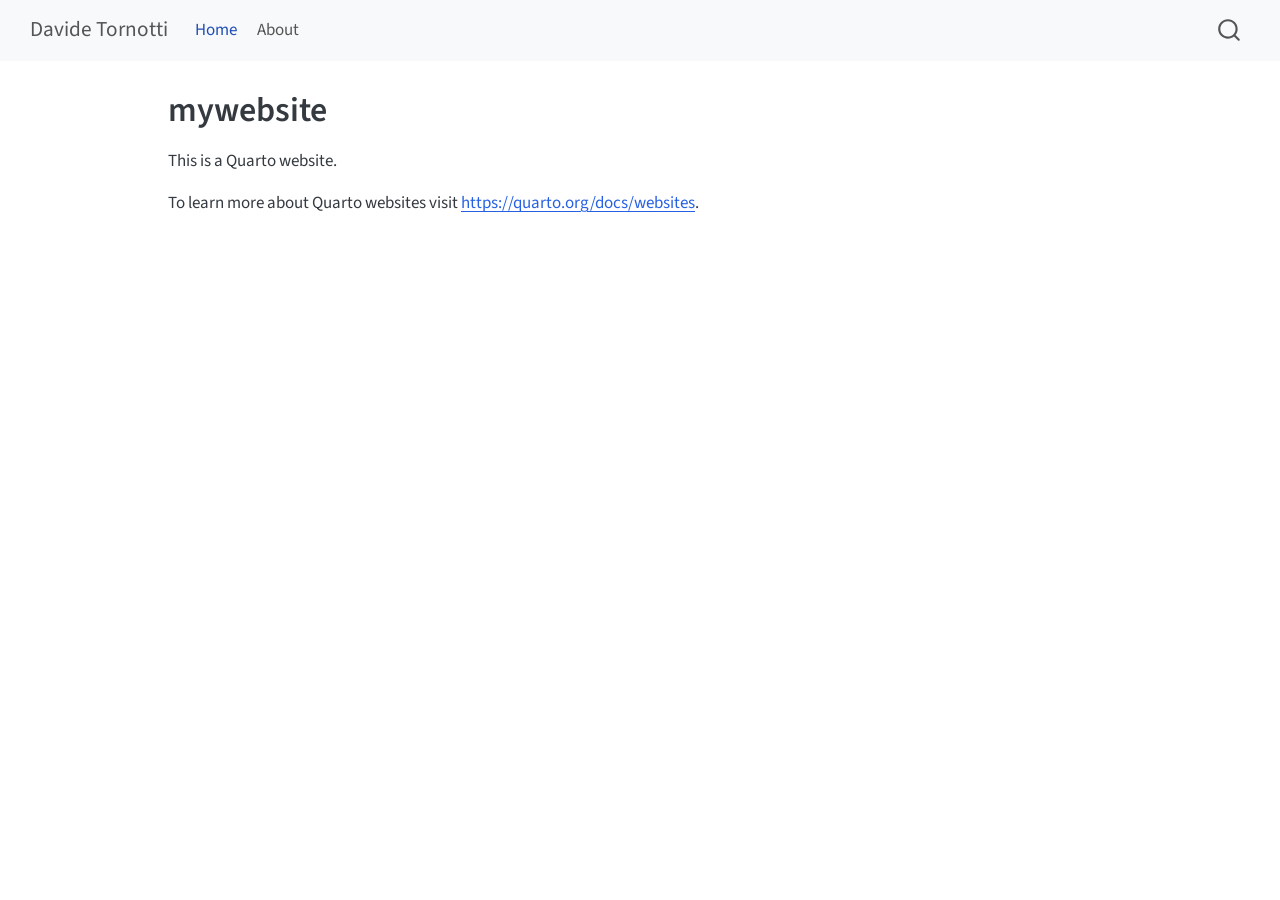
==== docs/index.html @ ece6edc4 "Add docs output" ====
<!DOCTYPE html>
<html xmlns="http://www.w3.org/1999/xhtml" lang="en" xml:lang="en"><head>

<meta charset="utf-8">
<meta name="generator" content="quarto-1.8.27">

<meta name="viewport" content="width=device-width, initial-scale=1.0, user-scalable=yes">


<title>mywebsite – Davide Tornotti</title>
<style>
code{white-space: pre-wrap;}
span.smallcaps{font-variant: small-caps;}
div.columns{display: flex; gap: min(4vw, 1.5em);}
div.column{flex: auto; overflow-x: auto;}
div.hanging-indent{margin-left: 1.5em; text-indent: -1.5em;}
ul.task-list{list-style: none;}
ul.task-list li input[type="checkbox"] {
  width: 0.8em;
  margin: 0 0.8em 0.2em -1em; /* quarto-specific, see https://github.com/quarto-dev/quarto-cli/issues/4556 */ 
  vertical-align: middle;
}
</style>


<script src="site_libs/quarto-nav/quarto-nav.js"></script>
<script src="site_libs/quarto-nav/headroom.min.js"></script>
<script src="site_libs/clipboard/clipboard.min.js"></script>
<script src="site_libs/quarto-search/autocomplete.umd.js"></script>
<script src="site_libs/quarto-search/fuse.min.js"></script>
<script src="site_libs/quarto-search/quarto-search.js"></script>
<meta name="quarto:offset" content="./">
<script src="site_libs/quarto-html/quarto.js" type="module"></script>
<script src="site_libs/quarto-html/tabsets/tabsets.js" type="module"></script>
<script src="site_libs/quarto-html/axe/axe-check.js" type="module"></script>
<script src="site_libs/quarto-html/popper.min.js"></script>
<script src="site_libs/quarto-html/tippy.umd.min.js"></script>
<script src="site_libs/quarto-html/anchor.min.js"></script>
<link href="site_libs/quarto-html/tippy.css" rel="stylesheet">
<link href="site_libs/quarto-html/quarto-syntax-highlighting-ed96de9b727972fe78a7b5d16c58bf87.css" rel="stylesheet" id="quarto-text-highlighting-styles">
<script src="site_libs/bootstrap/bootstrap.min.js"></script>
<link href="site_libs/bootstrap/bootstrap-icons.css" rel="stylesheet">
<link href="site_libs/bootstrap/bootstrap-5b4ad623e5705c0698d39aec6f10cf02.min.css" rel="stylesheet" append-hash="true" id="quarto-bootstrap" data-mode="light">
<script id="quarto-search-options" type="application/json">{
  "location": "navbar",
  "copy-button": false,
  "collapse-after": 3,
  "panel-placement": "end",
  "type": "overlay",
  "limit": 50,
  "keyboard-shortcut": [
    "f",
    "/",
    "s"
  ],
  "show-item-context": false,
  "language": {
    "search-no-results-text": "No results",
    "search-matching-documents-text": "matching documents",
    "search-copy-link-title": "Copy link to search",
    "search-hide-matches-text": "Hide additional matches",
    "search-more-match-text": "more match in this document",
    "search-more-matches-text": "more matches in this document",
    "search-clear-button-title": "Clear",
    "search-text-placeholder": "",
    "search-detached-cancel-button-title": "Cancel",
    "search-submit-button-title": "Submit",
    "search-label": "Search"
  }
}</script>


<link rel="stylesheet" href="styles.css">
</head>

<body class="nav-fixed quarto-light">

<div id="quarto-search-results"></div>
  <header id="quarto-header" class="headroom fixed-top">
    <nav class="navbar navbar-expand-lg " data-bs-theme="dark">
      <div class="navbar-container container-fluid">
      <div class="navbar-brand-container mx-auto">
    <a class="navbar-brand" href="./index.html">
    <span class="navbar-title">Davide Tornotti</span>
    </a>
  </div>
            <div id="quarto-search" class="" title="Search"></div>
          <button class="navbar-toggler" type="button" data-bs-toggle="collapse" data-bs-target="#navbarCollapse" aria-controls="navbarCollapse" role="menu" aria-expanded="false" aria-label="Toggle navigation" onclick="if (window.quartoToggleHeadroom) { window.quartoToggleHeadroom(); }">
  <span class="navbar-toggler-icon"></span>
</button>
          <div class="collapse navbar-collapse" id="navbarCollapse">
            <ul class="navbar-nav navbar-nav-scroll me-auto">
  <li class="nav-item">
    <a class="nav-link active" href="./index.html" aria-current="page"> 
<span class="menu-text">Home</span></a>
  </li>  
  <li class="nav-item">
    <a class="nav-link" href="./about.html"> 
<span class="menu-text">About</span></a>
  </li>  
</ul>
          </div> <!-- /navcollapse -->
            <div class="quarto-navbar-tools">
</div>
      </div> <!-- /container-fluid -->
    </nav>
</header>
<!-- content -->
<div id="quarto-content" class="quarto-container page-columns page-rows-contents page-layout-article page-navbar">
<!-- sidebar -->
<!-- margin-sidebar -->
    <div id="quarto-margin-sidebar" class="sidebar margin-sidebar zindex-bottom">
        
    </div>
<!-- main -->
<main class="content" id="quarto-document-content">

<header id="title-block-header" class="quarto-title-block default">
<div class="quarto-title">
<h1 class="title">mywebsite</h1>
</div>



<div class="quarto-title-meta">

    
  
    
  </div>
  


</header>


<p>This is a Quarto website.</p>
<p>To learn more about Quarto websites visit <a href="https://quarto.org/docs/websites" class="uri">https://quarto.org/docs/websites</a>.</p>



</main> <!-- /main -->
<script id="quarto-html-after-body" type="application/javascript">
  window.document.addEventListener("DOMContentLoaded", function (event) {
    const icon = "";
    const anchorJS = new window.AnchorJS();
    anchorJS.options = {
      placement: 'right',
      icon: icon
    };
    anchorJS.add('.anchored');
    const isCodeAnnotation = (el) => {
      for (const clz of el.classList) {
        if (clz.startsWith('code-annotation-')) {                     
          return true;
        }
      }
      return false;
    }
    const onCopySuccess = function(e) {
      // button target
      const button = e.trigger;
      // don't keep focus
      button.blur();
      // flash "checked"
      button.classList.add('code-copy-button-checked');
      var currentTitle = button.getAttribute("title");
      button.setAttribute("title", "Copied!");
      let tooltip;
      if (window.bootstrap) {
        button.setAttribute("data-bs-toggle", "tooltip");
        button.setAttribute("data-bs-placement", "left");
        button.setAttribute("data-bs-title", "Copied!");
        tooltip = new bootstrap.Tooltip(button, 
          { trigger: "manual", 
            customClass: "code-copy-button-tooltip",
            offset: [0, -8]});
        tooltip.show();    
      }
      setTimeout(function() {
        if (tooltip) {
          tooltip.hide();
          button.removeAttribute("data-bs-title");
          button.removeAttribute("data-bs-toggle");
          button.removeAttribute("data-bs-placement");
        }
        button.setAttribute("title", currentTitle);
        button.classList.remove('code-copy-button-checked');
      }, 1000);
      // clear code selection
      e.clearSelection();
    }
    const getTextToCopy = function(trigger) {
      const outerScaffold = trigger.parentElement.cloneNode(true);
      const codeEl = outerScaffold.querySelector('code');
      for (const childEl of codeEl.children) {
        if (isCodeAnnotation(childEl)) {
          childEl.remove();
        }
      }
      return codeEl.innerText;
    }
    const clipboard = new window.ClipboardJS('.code-copy-button:not([data-in-quarto-modal])', {
      text: getTextToCopy
    });
    clipboard.on('success', onCopySuccess);
    if (window.document.getElementById('quarto-embedded-source-code-modal')) {
      const clipboardModal = new window.ClipboardJS('.code-copy-button[data-in-quarto-modal]', {
        text: getTextToCopy,
        container: window.document.getElementById('quarto-embedded-source-code-modal')
      });
      clipboardModal.on('success', onCopySuccess);
    }
      var localhostRegex = new RegExp(/^(?:http|https):\/\/localhost\:?[0-9]*\//);
      var mailtoRegex = new RegExp(/^mailto:/);
        var filterRegex = new RegExp('/' + window.location.host + '/');
      var isInternal = (href) => {
          return filterRegex.test(href) || localhostRegex.test(href) || mailtoRegex.test(href);
      }
      // Inspect non-navigation links and adorn them if external
     var links = window.document.querySelectorAll('a[href]:not(.nav-link):not(.navbar-brand):not(.toc-action):not(.sidebar-link):not(.sidebar-item-toggle):not(.pagination-link):not(.no-external):not([aria-hidden]):not(.dropdown-item):not(.quarto-navigation-tool):not(.about-link)');
      for (var i=0; i<links.length; i++) {
        const link = links[i];
        if (!isInternal(link.href)) {
          // undo the damage that might have been done by quarto-nav.js in the case of
          // links that we want to consider external
          if (link.dataset.originalHref !== undefined) {
            link.href = link.dataset.originalHref;
          }
        }
      }
    function tippyHover(el, contentFn, onTriggerFn, onUntriggerFn) {
      const config = {
        allowHTML: true,
        maxWidth: 500,
        delay: 100,
        arrow: false,
        appendTo: function(el) {
            return el.parentElement;
        },
        interactive: true,
        interactiveBorder: 10,
        theme: 'quarto',
        placement: 'bottom-start',
      };
      if (contentFn) {
        config.content = contentFn;
      }
      if (onTriggerFn) {
        config.onTrigger = onTriggerFn;
      }
      if (onUntriggerFn) {
        config.onUntrigger = onUntriggerFn;
      }
      window.tippy(el, config); 
    }
    const noterefs = window.document.querySelectorAll('a[role="doc-noteref"]');
    for (var i=0; i<noterefs.length; i++) {
      const ref = noterefs[i];
      tippyHover(ref, function() {
        // use id or data attribute instead here
        let href = ref.getAttribute('data-footnote-href') || ref.getAttribute('href');
        try { href = new URL(href).hash; } catch {}
        const id = href.replace(/^#\/?/, "");
        const note = window.document.getElementById(id);
        if (note) {
          return note.innerHTML;
        } else {
          return "";
        }
      });
    }
    const xrefs = window.document.querySelectorAll('a.quarto-xref');
    const processXRef = (id, note) => {
      // Strip column container classes
      const stripColumnClz = (el) => {
        el.classList.remove("page-full", "page-columns");
        if (el.children) {
          for (const child of el.children) {
            stripColumnClz(child);
          }
        }
      }
      stripColumnClz(note)
      if (id === null || id.startsWith('sec-')) {
        // Special case sections, only their first couple elements
        const container = document.createElement("div");
        if (note.children && note.children.length > 2) {
          container.appendChild(note.children[0].cloneNode(true));
          for (let i = 1; i < note.children.length; i++) {
            const child = note.children[i];
            if (child.tagName === "P" && child.innerText === "") {
              continue;
            } else {
              container.appendChild(child.cloneNode(true));
              break;
            }
          }
          if (window.Quarto?.typesetMath) {
            window.Quarto.typesetMath(container);
          }
          return container.innerHTML
        } else {
          if (window.Quarto?.typesetMath) {
            window.Quarto.typesetMath(note);
          }
          return note.innerHTML;
        }
      } else {
        // Remove any anchor links if they are present
        const anchorLink = note.querySelector('a.anchorjs-link');
        if (anchorLink) {
          anchorLink.remove();
        }
        if (window.Quarto?.typesetMath) {
          window.Quarto.typesetMath(note);
        }
        if (note.classList.contains("callout")) {
          return note.outerHTML;
        } else {
          return note.innerHTML;
        }
      }
    }
    for (var i=0; i<xrefs.length; i++) {
      const xref = xrefs[i];
      tippyHover(xref, undefined, function(instance) {
        instance.disable();
        let url = xref.getAttribute('href');
        let hash = undefined; 
        if (url.startsWith('#')) {
          hash = url;
        } else {
          try { hash = new URL(url).hash; } catch {}
        }
        if (hash) {
          const id = hash.replace(/^#\/?/, "");
          const note = window.document.getElementById(id);
          if (note !== null) {
            try {
              const html = processXRef(id, note.cloneNode(true));
              instance.setContent(html);
            } finally {
              instance.enable();
              instance.show();
            }
          } else {
            // See if we can fetch this
            fetch(url.split('#')[0])
            .then(res => res.text())
            .then(html => {
              const parser = new DOMParser();
              const htmlDoc = parser.parseFromString(html, "text/html");
              const note = htmlDoc.getElementById(id);
              if (note !== null) {
                const html = processXRef(id, note);
                instance.setContent(html);
              } 
            }).finally(() => {
              instance.enable();
              instance.show();
            });
          }
        } else {
          // See if we can fetch a full url (with no hash to target)
          // This is a special case and we should probably do some content thinning / targeting
          fetch(url)
          .then(res => res.text())
          .then(html => {
            const parser = new DOMParser();
            const htmlDoc = parser.parseFromString(html, "text/html");
            const note = htmlDoc.querySelector('main.content');
            if (note !== null) {
              // This should only happen for chapter cross references
              // (since there is no id in the URL)
              // remove the first header
              if (note.children.length > 0 && note.children[0].tagName === "HEADER") {
                note.children[0].remove();
              }
              const html = processXRef(null, note);
              instance.setContent(html);
            } 
          }).finally(() => {
            instance.enable();
            instance.show();
          });
        }
      }, function(instance) {
      });
    }
        let selectedAnnoteEl;
        const selectorForAnnotation = ( cell, annotation) => {
          let cellAttr = 'data-code-cell="' + cell + '"';
          let lineAttr = 'data-code-annotation="' +  annotation + '"';
          const selector = 'span[' + cellAttr + '][' + lineAttr + ']';
          return selector;
        }
        const selectCodeLines = (annoteEl) => {
          const doc = window.document;
          const targetCell = annoteEl.getAttribute("data-target-cell");
          const targetAnnotation = annoteEl.getAttribute("data-target-annotation");
          const annoteSpan = window.document.querySelector(selectorForAnnotation(targetCell, targetAnnotation));
          const lines = annoteSpan.getAttribute("data-code-lines").split(",");
          const lineIds = lines.map((line) => {
            return targetCell + "-" + line;
          })
          let top = null;
          let height = null;
          let parent = null;
          if (lineIds.length > 0) {
              //compute the position of the single el (top and bottom and make a div)
              const el = window.document.getElementById(lineIds[0]);
              top = el.offsetTop;
              height = el.offsetHeight;
              parent = el.parentElement.parentElement;
            if (lineIds.length > 1) {
              const lastEl = window.document.getElementById(lineIds[lineIds.length - 1]);
              const bottom = lastEl.offsetTop + lastEl.offsetHeight;
              height = bottom - top;
            }
            if (top !== null && height !== null && parent !== null) {
              // cook up a div (if necessary) and position it 
              let div = window.document.getElementById("code-annotation-line-highlight");
              if (div === null) {
                div = window.document.createElement("div");
                div.setAttribute("id", "code-annotation-line-highlight");
                div.style.position = 'absolute';
                parent.appendChild(div);
              }
              div.style.top = top - 2 + "px";
              div.style.height = height + 4 + "px";
              div.style.left = 0;
              let gutterDiv = window.document.getElementById("code-annotation-line-highlight-gutter");
              if (gutterDiv === null) {
                gutterDiv = window.document.createElement("div");
                gutterDiv.setAttribute("id", "code-annotation-line-highlight-gutter");
                gutterDiv.style.position = 'absolute';
                const codeCell = window.document.getElementById(targetCell);
                const gutter = codeCell.querySelector('.code-annotation-gutter');
                gutter.appendChild(gutterDiv);
              }
              gutterDiv.style.top = top - 2 + "px";
              gutterDiv.style.height = height + 4 + "px";
            }
            selectedAnnoteEl = annoteEl;
          }
        };
        const unselectCodeLines = () => {
          const elementsIds = ["code-annotation-line-highlight", "code-annotation-line-highlight-gutter"];
          elementsIds.forEach((elId) => {
            const div = window.document.getElementById(elId);
            if (div) {
              div.remove();
            }
          });
          selectedAnnoteEl = undefined;
        };
          // Handle positioning of the toggle
      window.addEventListener(
        "resize",
        throttle(() => {
          elRect = undefined;
          if (selectedAnnoteEl) {
            selectCodeLines(selectedAnnoteEl);
          }
        }, 10)
      );
      function throttle(fn, ms) {
      let throttle = false;
      let timer;
        return (...args) => {
          if(!throttle) { // first call gets through
              fn.apply(this, args);
              throttle = true;
          } else { // all the others get throttled
              if(timer) clearTimeout(timer); // cancel #2
              timer = setTimeout(() => {
                fn.apply(this, args);
                timer = throttle = false;
              }, ms);
          }
        };
      }
        // Attach click handler to the DT
        const annoteDls = window.document.querySelectorAll('dt[data-target-cell]');
        for (const annoteDlNode of annoteDls) {
          annoteDlNode.addEventListener('click', (event) => {
            const clickedEl = event.target;
            if (clickedEl !== selectedAnnoteEl) {
              unselectCodeLines();
              const activeEl = window.document.querySelector('dt[data-target-cell].code-annotation-active');
              if (activeEl) {
                activeEl.classList.remove('code-annotation-active');
              }
              selectCodeLines(clickedEl);
              clickedEl.classList.add('code-annotation-active');
            } else {
              // Unselect the line
              unselectCodeLines();
              clickedEl.classList.remove('code-annotation-active');
            }
          });
        }
    const findCites = (el) => {
      const parentEl = el.parentElement;
      if (parentEl) {
        const cites = parentEl.dataset.cites;
        if (cites) {
          return {
            el,
            cites: cites.split(' ')
          };
        } else {
          return findCites(el.parentElement)
        }
      } else {
        return undefined;
      }
    };
    var bibliorefs = window.document.querySelectorAll('a[role="doc-biblioref"]');
    for (var i=0; i<bibliorefs.length; i++) {
      const ref = bibliorefs[i];
      const citeInfo = findCites(ref);
      if (citeInfo) {
        tippyHover(citeInfo.el, function() {
          var popup = window.document.createElement('div');
          citeInfo.cites.forEach(function(cite) {
            var citeDiv = window.document.createElement('div');
            citeDiv.classList.add('hanging-indent');
            citeDiv.classList.add('csl-entry');
            var biblioDiv = window.document.getElementById('ref-' + cite);
            if (biblioDiv) {
              citeDiv.innerHTML = biblioDiv.innerHTML;
            }
            popup.appendChild(citeDiv);
          });
          return popup.innerHTML;
        });
      }
    }
  });
  </script>
</div> <!-- /content -->




</body></html>
---- docs/site_libs/quarto-html/tippy.css ----
.tippy-box[data-animation=fade][data-state=hidden]{opacity:0}[data-tippy-root]{max-width:calc(100vw - 10px)}.tippy-box{position:relative;background-color:#333;color:#fff;border-radius:4px;font-size:14px;line-height:1.4;white-space:normal;outline:0;transition-property:transform,visibility,opacity}.tippy-box[data-placement^=top]>.tippy-arrow{bottom:0}.tippy-box[data-placement^=top]>.tippy-arrow:before{bottom:-7px;left:0;border-width:8px 8px 0;border-top-color:initial;transform-origin:center top}.tippy-box[data-placement^=bottom]>.tippy-arrow{top:0}.tippy-box[data-placement^=bottom]>.tippy-arrow:before{top:-7px;left:0;border-width:0 8px 8px;border-bottom-color:initial;transform-origin:center bottom}.tippy-box[data-placement^=left]>.tippy-arrow{right:0}.tippy-box[data-placement^=left]>.tippy-arrow:before{border-width:8px 0 8px 8px;border-left-color:initial;right:-7px;transform-origin:center left}.tippy-box[data-placement^=right]>.tippy-arrow{left:0}.tippy-box[data-placement^=right]>.tippy-arrow:before{left:-7px;border-width:8px 8px 8px 0;border-right-color:initial;transform-origin:center right}.tippy-box[data-inertia][data-state=visible]{transition-timing-function:cubic-bezier(.54,1.5,.38,1.11)}.tippy-arrow{width:16px;height:16px;color:#333}.tippy-arrow:before{content:"";position:absolute;border-color:transparent;border-style:solid}.tippy-content{position:relative;padding:5px 9px;z-index:1}
---- docs/site_libs/quarto-html/quarto-syntax-highlighting-ed96de9b727972fe78a7b5d16c58bf87.css ----
/* quarto syntax highlight colors */
:root {
  --quarto-hl-ot-color: #003B4F;
  --quarto-hl-at-color: #657422;
  --quarto-hl-ss-color: #20794D;
  --quarto-hl-an-color: #5E5E5E;
  --quarto-hl-fu-color: #4758AB;
  --quarto-hl-st-color: #20794D;
  --quarto-hl-cf-color: #003B4F;
  --quarto-hl-op-color: #5E5E5E;
  --quarto-hl-er-color: #AD0000;
  --quarto-hl-bn-color: #AD0000;
  --quarto-hl-al-color: #AD0000;
  --quarto-hl-va-color: #111111;
  --quarto-hl-bu-color: inherit;
  --quarto-hl-ex-color: inherit;
  --quarto-hl-pp-color: #AD0000;
  --quarto-hl-in-color: #5E5E5E;
  --quarto-hl-vs-color: #20794D;
  --quarto-hl-wa-color: #5E5E5E;
  --quarto-hl-do-color: #5E5E5E;
  --quarto-hl-im-color: #00769E;
  --quarto-hl-ch-color: #20794D;
  --quarto-hl-dt-color: #AD0000;
  --quarto-hl-fl-color: #AD0000;
  --quarto-hl-co-color: #5E5E5E;
  --quarto-hl-cv-color: #5E5E5E;
  --quarto-hl-cn-color: #8f5902;
  --quarto-hl-sc-color: #5E5E5E;
  --quarto-hl-dv-color: #AD0000;
  --quarto-hl-kw-color: #003B4F;
}

/* other quarto variables */
:root {
  --quarto-font-monospace: SFMono-Regular, Menlo, Monaco, Consolas, "Liberation Mono", "Courier New", monospace;
}

/* syntax highlight based on Pandoc's rules */
pre > code.sourceCode > span {
  color: #003B4F;
}

code.sourceCode > span {
  color: #003B4F;
}

div.sourceCode,
div.sourceCode pre.sourceCode {
  color: #003B4F;
}

/* Normal */
code span {
  color: #003B4F;
}

/* Alert */
code span.al {
  color: #AD0000;
  font-style: inherit;
}

/* Annotation */
code span.an {
  color: #5E5E5E;
  font-style: inherit;
}

/* Attribute */
code span.at {
  color: #657422;
  font-style: inherit;
}

/* BaseN */
code span.bn {
  color: #AD0000;
  font-style: inherit;
}

/* BuiltIn */
code span.bu {
  font-style: inherit;
}

/* ControlFlow */
code span.cf {
  color: #003B4F;
  font-weight: bold;
  font-style: inherit;
}

/* Char */
code span.ch {
  color: #20794D;
  font-style: inherit;
}

/* Constant */
code span.cn {
  color: #8f5902;
  font-style: inherit;
}

/* Comment */
code span.co {
  color: #5E5E5E;
  font-style: inherit;
}

/* CommentVar */
code span.cv {
  color: #5E5E5E;
  font-style: italic;
}

/* Documentation */
code span.do {
  color: #5E5E5E;
  font-style: italic;
}

/* DataType */
code span.dt {
  color: #AD0000;
  font-style: inherit;
}

/* DecVal */
code span.dv {
  color: #AD0000;
  font-style: inherit;
}

/* Error */
code span.er {
  color: #AD0000;
  font-style: inherit;
}

/* Extension */
code span.ex {
  font-style: inherit;
}

/* Float */
code span.fl {
  color: #AD0000;
  font-style: inherit;
}

/* Function */
code span.fu {
  color: #4758AB;
  font-style: inherit;
}

/* Import */
code span.im {
  color: #00769E;
  font-style: inherit;
}

/* Information */
code span.in {
  color: #5E5E5E;
  font-style: inherit;
}

/* Keyword */
code span.kw {
  color: #003B4F;
  font-weight: bold;
  font-style: inherit;
}

/* Operator */
code span.op {
  color: #5E5E5E;
  font-style: inherit;
}

/* Other */
code span.ot {
  color: #003B4F;
  font-style: inherit;
}

/* Preprocessor */
code span.pp {
  color: #AD0000;
  font-style: inherit;
}

/* SpecialChar */
code span.sc {
  color: #5E5E5E;
  font-style: inherit;
}

/* SpecialString */
code span.ss {
  color: #20794D;
  font-style: inherit;
}

/* String */
code span.st {
  color: #20794D;
  font-style: inherit;
}

/* Variable */
code span.va {
  color: #111111;
  font-style: inherit;
}

/* VerbatimString */
code span.vs {
  color: #20794D;
  font-style: inherit;
}

/* Warning */
code span.wa {
  color: #5E5E5E;
  font-style: italic;
}

.prevent-inlining {
  content: "</";
}

/*# sourceMappingURL=0920dd6d7437995b8cdf7429764427b1.css.map */
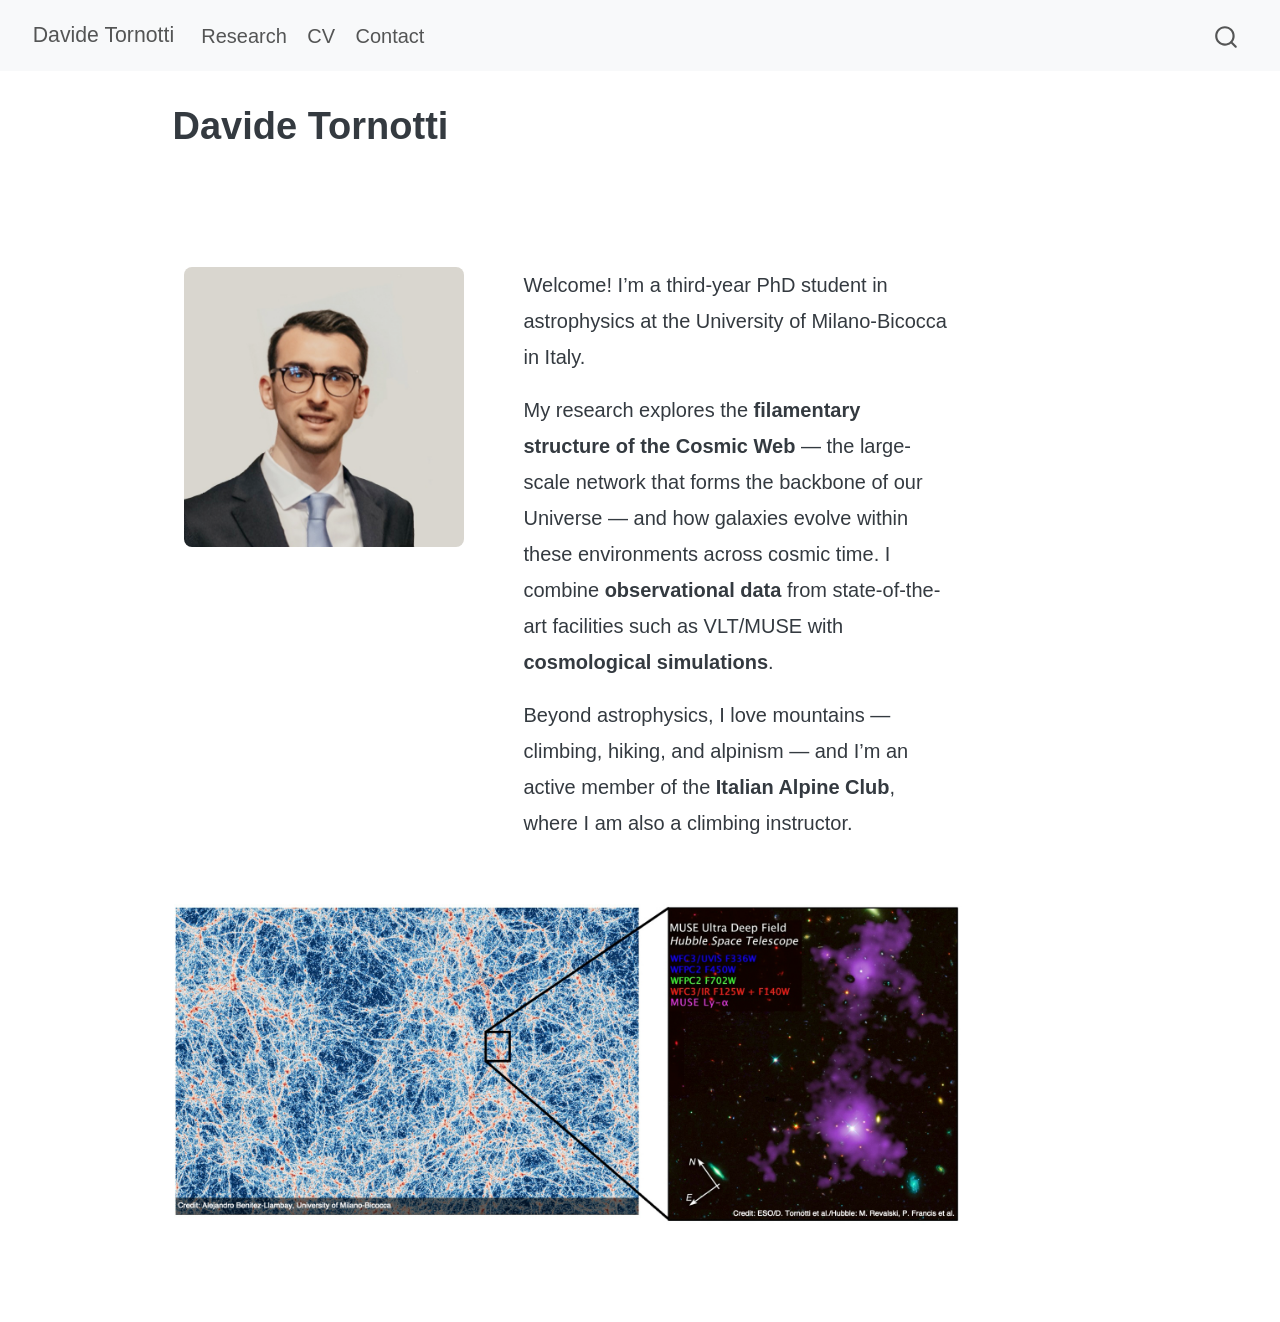
==== commit 4d56941c: "Fix" ====
--- a/docs/index.html
+++ b/docs/index.html
@@ -7,7 +7,7 @@
 <meta name="viewport" content="width=device-width, initial-scale=1.0, user-scalable=yes">
 
 
-<title>mywebsite – Davide Tornotti</title>
+<title>Davide Tornotti</title>
 <style>
 code{white-space: pre-wrap;}
 span.smallcaps{font-variant: small-caps;}
@@ -91,12 +91,16 @@
           <div class="collapse navbar-collapse" id="navbarCollapse">
             <ul class="navbar-nav navbar-nav-scroll me-auto">
   <li class="nav-item">
-    <a class="nav-link active" href="./index.html" aria-current="page"> 
-<span class="menu-text">Home</span></a>
+    <a class="nav-link" href="./research.html"> 
+<span class="menu-text">Research</span></a>
   </li>  
   <li class="nav-item">
-    <a class="nav-link" href="./about.html"> 
-<span class="menu-text">About</span></a>
+    <a class="nav-link" href="./cv.html"> 
+<span class="menu-text">CV</span></a>
+  </li>  
+  <li class="nav-item">
+    <a class="nav-link" href="./contact.html"> 
+<span class="menu-text">Contact</span></a>
   </li>  
 </ul>
           </div> <!-- /navcollapse -->
@@ -117,7 +121,7 @@
 
 <header id="title-block-header" class="quarto-title-block default">
 <div class="quarto-title">
-<h1 class="title">mywebsite</h1>
+<h1 class="title">Davide Tornotti</h1>
 </div>
 
 
@@ -134,8 +138,17 @@
 </header>
 
 
-<p>This is a Quarto website.</p>
-<p>To learn more about Quarto websites visit <a href="https://quarto.org/docs/websites" class="uri">https://quarto.org/docs/websites</a>.</p>
+<div class="bio-container">
+<p><img src="images/me.jpg" alt="Davide Tornotti"></p>
+<div>
+<p>Welcome! I’m a third-year PhD student in astrophysics at the University of Milano-Bicocca in Italy.</p>
+<p>My research explores the <strong>filamentary structure of the Cosmic Web</strong> — the large-scale network that forms the backbone of our Universe — and how galaxies evolve within these environments across cosmic time. I combine <strong>observational data</strong> from state-of-the-art facilities such as VLT/MUSE with <strong>cosmological simulations</strong>.</p>
+Beyond astrophysics, I love mountains — climbing, hiking, and alpinism — and I’m an active member of the <strong>Italian Alpine Club</strong>, where I am also a climbing instructor.
+</div>
+</div>
+<div style="margin-top: 60px; width: 62vw; position: relative; left: 50%; right: 50%; margin-left: -31vw; margin-right: -20vw;">
+<p><img src="images/cover.jpg" alt="Cover image" style="width: 100%; height: auto; display: block;"></p>
+</div>
 
 
 
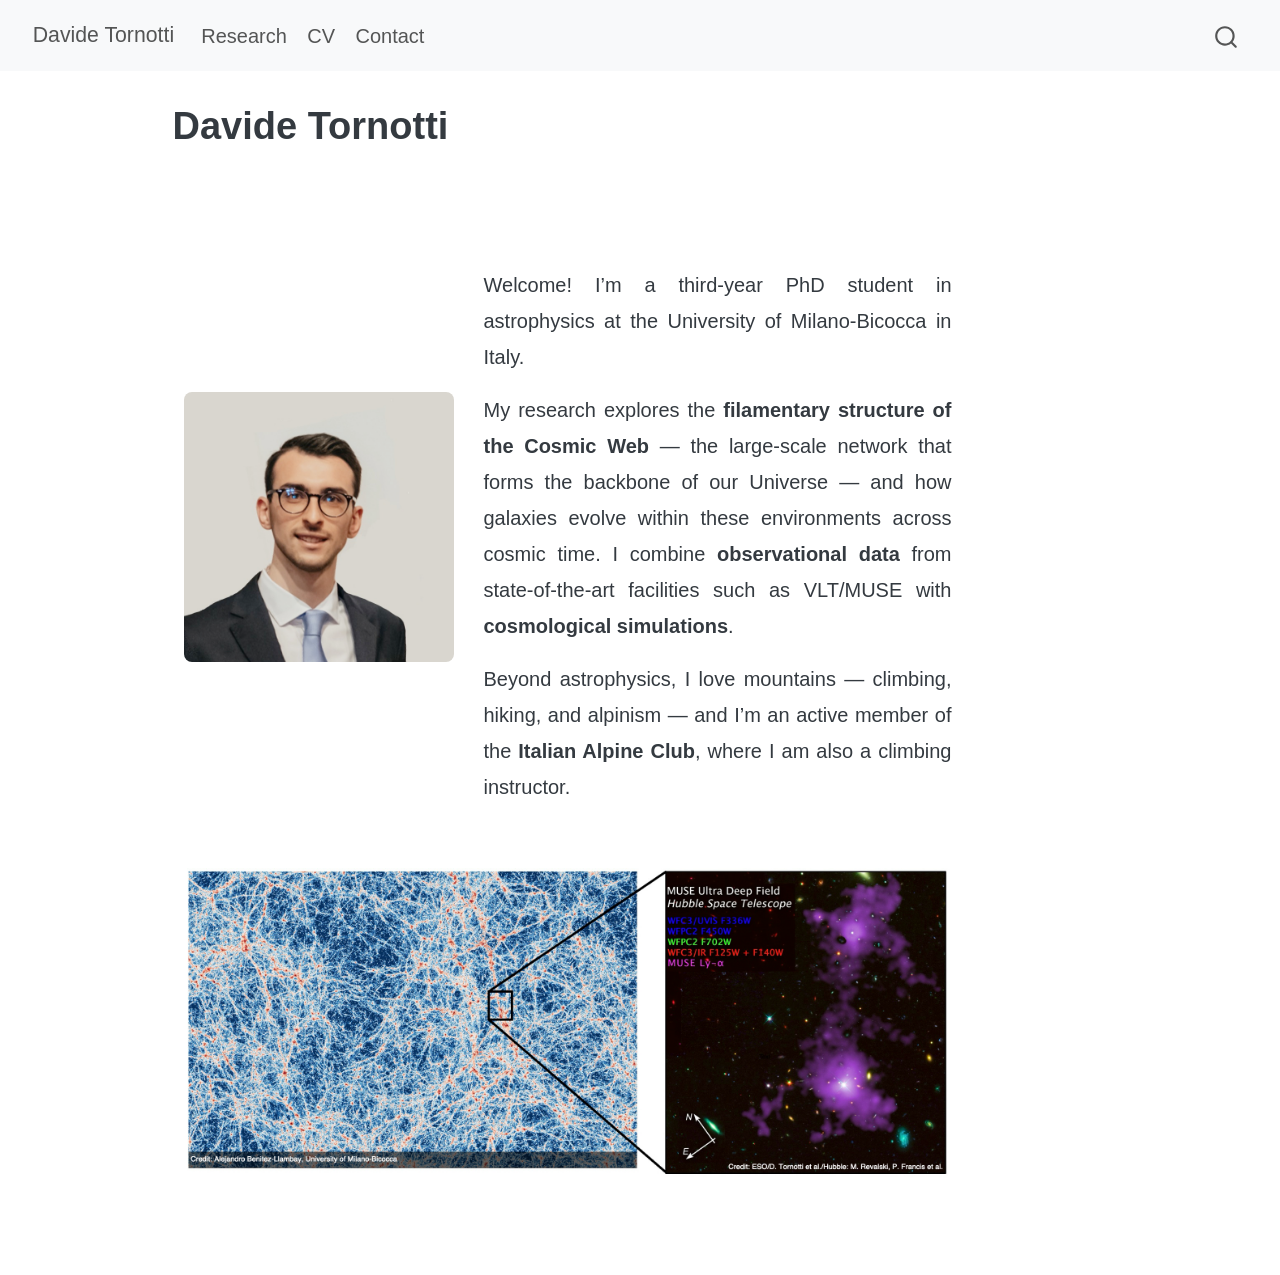
==== commit 676922c2: "Fix width" ====
--- a/docs/index.html
+++ b/docs/index.html
@@ -146,7 +146,7 @@
 Beyond astrophysics, I love mountains — climbing, hiking, and alpinism — and I’m an active member of the <strong>Italian Alpine Club</strong>, where I am also a climbing instructor.
 </div>
 </div>
-<div style="margin-top: 60px; width: 62vw; position: relative; left: 50%; right: 50%; margin-left: -31vw; margin-right: -20vw;">
+<div style="margin-top: 60px; width: 60vw; position: relative; left: 50%; right: 50%; margin-left: -30vw; margin-right: -20vw;">
 <p><img src="images/cover.jpg" alt="Cover image" style="width: 100%; height: auto; display: block;"></p>
 </div>
 
